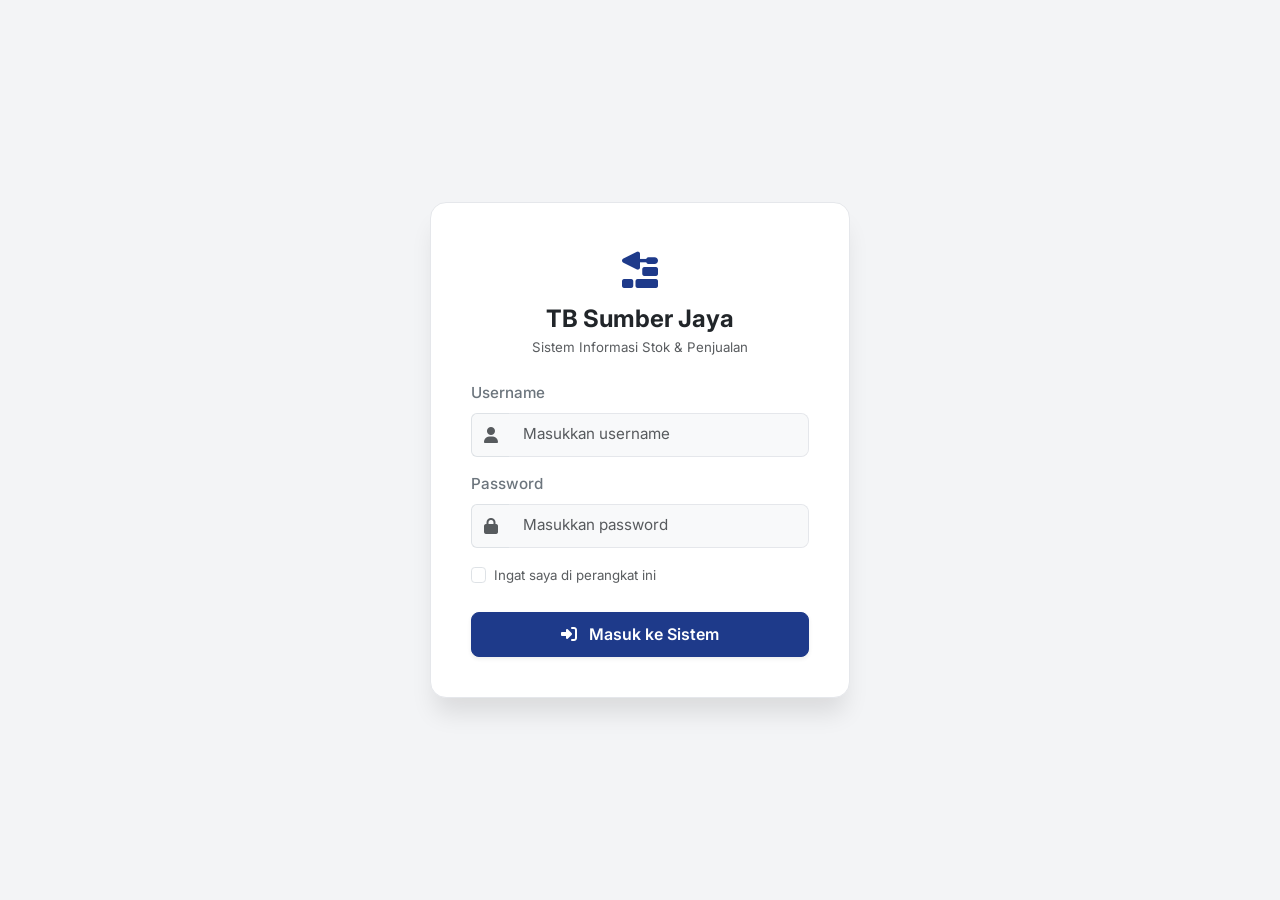
==== barang.html @ bab40e9f "first commit" ====
<!DOCTYPE html>
<html lang="id">
<head>
    <meta charset="UTF-8">
    <meta name="viewport" content="width=device-width, initial-scale=1.0">
    <title>Data Barang - SI Toko Bangunan</title>
    <!-- Google Fonts: Inter -->
    <link rel="preconnect" href="https://fonts.googleapis.com">
    <link rel="preconnect" href="https://fonts.gstatic.com" crossorigin>
    <link href="https://fonts.googleapis.com/css2?family=Inter:wght@300;400;500;600;700;800&display=swap" rel="stylesheet">
    <!-- Bootstrap 5 CSS -->
    <link href="https://cdn.jsdelivr.net/npm/bootstrap@5.3.0/dist/css/bootstrap.min.css" rel="stylesheet">
    <!-- Font Awesome 6.4 -->
    <link rel="stylesheet" href="https://cdnjs.cloudflare.com/ajax/libs/font-awesome/6.4.0/css/all.min.css">
    <!-- DataTables Bootstrap 5 CSS -->
    <link rel="stylesheet" href="https://cdn.datatables.net/1.13.4/css/dataTables.bootstrap5.min.css">
    <!-- Custom Stylesheet -->
    <link rel="stylesheet" href="assets/css/style.css">
</head>
<body>
    <script src="assets/js/db.js"></script>
    <script>
        DB.checkAuth();
    </script>

    <div id="wrapper">
        <!-- Sidebar Navigation -->
        <nav id="sidebar">
            <div class="sidebar-header">
                <a href="dashboard.html" class="sidebar-brand">
                    <i class="fa-solid fa-trowel-bricks"></i>
                    <span>TB AA BAROKAH</span>
                </a>
            </div>

            <ul class="components m-0 p-0">
                <li id="menu-dashboard">
                    <a href="dashboard.html">
                        <i class="fa-solid fa-chart-line"></i>
                        <span>Dashboard</span>
                    </a>
                </li>
                
                <li id="menu-barang" class="active">
                    <a href="barang.html">
                        <i class="fa-solid fa-box"></i>
                        <span>Data Barang</span>
                    </a>
                </li>
                
                <li id="menu-barang_masuk">
                    <a href="barang_masuk.html">
                        <i class="fa-solid fa-arrow-right-to-bracket"></i>
                        <span>Barang Masuk</span>
                    </a>
                </li>
                
                <li id="menu-penjualan">
                    <a href="penjualan.html">
                        <i class="fa-solid fa-cart-shopping"></i>
                        <span>Penjualan</span>
                    </a>
                </li>
                
                <li id="menu-laporan">
                    <a href="laporan.html">
                        <i class="fa-solid fa-file-invoice-dollar"></i>
                        <span>Laporan</span>
                    </a>
                </li>

                <li>
                    <a href="auth/logout.html" onclick="return confirm('Apakah Anda yakin ingin keluar dari sistem?');" class="text-warning">
                        <i class="fa-solid fa-right-from-bracket"></i>
                        <span>Logout</span>
                    </a>
                </li>
            </ul>

            <div class="sidebar-footer">
                <p class="m-0 text-center">&copy; 2026 TB Sumber Jaya</p>
            </div>
        </nav>
        
        <!-- Main Content Area Wrapper -->
        <div id="content">
            <!-- Top Navbar -->
            <nav class="navbar navbar-expand-lg top-navbar">
                <div class="container-fluid p-0">
                    <button type="button" id="sidebarCollapse" class="btn-toggle-sidebar me-2">
                        <i class="fa fa-bars"></i>
                    </button>
                    
                    <h5 class="m-0 text-dark fw-semibold d-none d-sm-inline-block">
                        Data Barang
                    </h5>
                    
                    <div class="ms-auto d-flex align-items-center">
                        <span class="me-3 text-muted d-none d-md-inline-block">
                            Selamat Datang, <strong id="logged-username">Admin</strong>
                        </span>
                        <div class="dropdown">
                            <a class="text-decoration-none dropdown-toggle text-dark" href="#" role="button" data-bs-toggle="dropdown" aria-expanded="false">
                                <i class="fa-solid fa-circle-user fa-xl" style="color: var(--primary-color);"></i>
                            </a>
                            <ul class="dropdown-menu dropdown-menu-end shadow border-0 mt-2">
                                <li>
                                    <span class="dropdown-item-text d-md-none text-muted border-bottom pb-2" id="logged-username-mobile">
                                        Hi, Admin
                                    </span>
                                </li>
                                <li>
                                    <a class="dropdown-item py-2 text-danger fw-medium" href="auth/logout.html">
                                        <i class="fa-solid fa-right-from-bracket me-2"></i>Logout
                                    </a>
                                </li>
                            </ul>
                        </div>
                    </div>
                </div>
            </nav>
            
            <!-- Dynamic Content container -->
            <div class="main-content">
                <!-- Content Header -->
                <div class="d-flex justify-content-between align-items-center mb-4">
                    <div>
                        <h4 class="fw-bold text-dark mb-1">Data Barang</h4>
                        <p class="text-muted small mb-0">Kelola stok barang, harga beli/jual, serta kategori bahan bangunan.</p>
                    </div>
                    <div>
                        <a href="kategori.html" class="btn btn-outline-primary me-2">
                            <i class="fa-solid fa-tags me-1"></i> Kelola Kategori
                        </a>
                        <button type="button" class="btn btn-primary" data-bs-toggle="modal" data-bs-target="#addBarangModal">
                            <i class="fa-solid fa-plus me-1"></i> Tambah Barang
                        </button>
                    </div>
                </div>

                <!-- Display alert message -->
                <div id="alert-container"></div>

                <!-- Products Table Card -->
                <div class="card card-table">
                    <div class="card-body p-4">
                        <div class="table-responsive">
                            <table class="table table-hover align-middle w-100" id="barang-table">
                                <thead>
                                    <tr>
                                        <th style="width: 50px;">No</th>
                                        <th>Nama Barang</th>
                                        <th>Kategori</th>
                                        <th>Satuan</th>
                                        <th>Harga Beli</th>
                                        <th>Harga Jual</th>
                                        <th>Stok</th>
                                        <th>Min. Stok</th>
                                        <th>Status</th>
                                        <th style="width: 120px; text-align: center;">Aksi</th>
                                    </tr>
                                </thead>
                                <tbody id="barang-tbody">
                                    <!-- Table data loaded dynamically -->
                                </tbody>
                            </table>
                        </div>
                    </div>
                </div>
            </div>
        </div>
    </div>

    <!-- Modal: Add Barang -->
    <div class="modal fade" id="addBarangModal" tabindex="-1" aria-labelledby="addBarangModalLabel" aria-hidden="true">
        <div class="modal-dialog modal-dialog-centered modal-lg">
            <div class="modal-content border-0 shadow-lg">
                <div class="modal-header bg-primary text-white py-3">
                    <h5 class="modal-title fw-bold" id="addBarangModalLabel"><i class="fa-solid fa-circle-plus me-2"></i> Tambah Barang Baru</h5>
                    <button type="button" class="btn-close btn-close-white" data-bs-dismiss="modal" aria-label="Close"></button>
                </div>
                <form id="addBarangForm">
                    <div class="modal-body p-4">
                        <div class="row g-3">
                            <div class="col-md-12">
                                <label for="add_nama_barang" class="form-label fw-medium">Nama Barang</label>
                                <input type="text" class="form-control" name="nama_barang" id="add_nama_barang" placeholder="Masukkan nama barang" required>
                            </div>
                            <div class="col-md-6">
                                <label for="add_id_kategori" class="form-label fw-medium">Kategori</label>
                                <select class="form-select" name="id_kategori" id="add_id_kategori" required>
                                    <option value="" disabled selected>Pilih Kategori...</option>
                                    <!-- Options loaded dynamically -->
                                </select>
                            </div>
                            <div class="col-md-6">
                                <label for="add_satuan" class="form-label fw-medium">Satuan</label>
                                <select class="form-select" name="satuan" id="add_satuan" required>
                                    <option value="" disabled selected>Pilih Satuan...</option>
                                    <option value="Sak">Sak</option>
                                    <option value="PCS">PCS</option>
                                    <option value="Batang">Batang</option>
                                    <option value="Kg">Kg</option>
                                    <option value="Roll">Roll</option>
                                    <option value="Biji">Biji</option>
                                    <option value="Meter">Meter</option>
                                </select>
                            </div>
                            <div class="col-md-6">
                                <label for="add_harga_beli" class="form-label fw-medium">Harga Beli (Rp)</label>
                                <input type="number" class="form-control" name="harga_beli" id="add_harga_beli" placeholder="0" required min="0">
                            </div>
                            <div class="col-md-6">
                                <label for="add_harga_jual" class="form-label fw-medium">Harga Jual (Rp)</label>
                                <input type="number" class="form-control" name="harga_jual" id="add_harga_jual" placeholder="0" required min="0">
                            </div>
                            <div class="col-md-6">
                                <label for="add_stok" class="form-label fw-medium">Stok Awal</label>
                                <input type="number" class="form-control" name="stok" id="add_stok" value="0" required min="0">
                            </div>
                            <div class="col-md-6">
                                <label for="add_stok_minimum" class="form-label fw-medium">Stok Minimum</label>
                                <input type="number" class="form-control" name="stok_minimum" id="add_stok_minimum" value="5" required min="0">
                            </div>
                        </div>
                    </div>
                    <div class="modal-footer border-0 p-3 bg-light">
                        <button type="button" class="btn btn-secondary" data-bs-dismiss="modal">Batal</button>
                        <button type="submit" class="btn btn-primary px-4">Simpan Barang</button>
                    </div>
                </form>
            </div>
        </div>
    </div>

    <!-- Modal: Edit Barang -->
    <div class="modal fade" id="editBarangModal" tabindex="-1" aria-labelledby="editBarangModalLabel" aria-hidden="true">
        <div class="modal-dialog modal-dialog-centered modal-lg">
            <div class="modal-content border-0 shadow-lg">
                <div class="modal-header bg-primary text-white py-3">
                    <h5 class="modal-title fw-bold" id="editBarangModalLabel"><i class="fa-solid fa-pen-to-square me-2"></i> Ubah Data Barang</h5>
                    <button type="button" class="btn-close btn-close-white" data-bs-dismiss="modal" aria-label="Close"></button>
                </div>
                <form id="editBarangForm">
                    <input type="hidden" name="id_barang" id="edit_id_barang">
                    <div class="modal-body p-4">
                        <div class="row g-3">
                            <div class="col-md-12">
                                <label for="edit_nama_barang" class="form-label fw-medium">Nama Barang</label>
                                <input type="text" class="form-control" name="nama_barang" id="edit_nama_barang" required>
                            </div>
                            <div class="col-md-6">
                                <label for="edit_id_kategori" class="form-label fw-medium">Kategori</label>
                                <select class="form-select" name="id_kategori" id="edit_id_kategori" required>
                                    <!-- Options loaded dynamically -->
                                </select>
                            </div>
                            <div class="col-md-6">
                                <label for="edit_satuan" class="form-label fw-medium">Satuan</label>
                                <select class="form-select" name="satuan" id="edit_satuan" required>
                                    <option value="Sak">Sak</option>
                                    <option value="PCS">PCS</option>
                                    <option value="Batang">Batang</option>
                                    <option value="Kg">Kg</option>
                                    <option value="Roll">Roll</option>
                                    <option value="Biji">Biji</option>
                                    <option value="Meter">Meter</option>
                                </select>
                            </div>
                            <div class="col-md-6">
                                <label for="edit_harga_beli" class="form-label fw-medium">Harga Beli (Rp)</label>
                                <input type="number" class="form-control" name="harga_beli" id="edit_harga_beli" required min="0">
                            </div>
                            <div class="col-md-6">
                                <label for="edit_harga_jual" class="form-label fw-medium">Harga Jual (Rp)</label>
                                <input type="number" class="form-control" name="harga_jual" id="edit_harga_jual" required min="0">
                            </div>
                            <div class="col-md-6">
                                <label for="edit_stok" class="form-label fw-medium">Stok</label>
                                <input type="number" class="form-control" name="stok" id="edit_stok" required min="0">
                            </div>
                            <div class="col-md-6">
                                <label for="edit_stok_minimum" class="form-label fw-medium">Stok Minimum</label>
                                <input type="number" class="form-control" name="stok_minimum" id="edit_stok_minimum" required min="0">
                            </div>
                        </div>
                    </div>
                    <div class="modal-footer border-0 p-3 bg-light">
                        <button type="button" class="btn btn-secondary" data-bs-dismiss="modal">Batal</button>
                        <button type="submit" class="btn btn-primary px-4">Simpan Perubahan</button>
                    </div>
                </form>
            </div>
        </div>
    </div>

    <!-- jQuery, Bootstrap & DataTables JS -->
    <script src="https://code.jquery.com/jquery-3.6.0.min.js"></script>
    <script src="https://cdn.jsdelivr.net/npm/bootstrap@5.3.0/dist/js/bootstrap.bundle.min.js"></script>
    <script src="https://cdn.datatables.net/1.13.4/js/jquery.dataTables.min.js"></script>
    <script src="https://cdn.datatables.net/1.13.4/js/dataTables.bootstrap5.min.js"></script>
    <script>
        let dataTableInstance = null;

        $(document).ready(function () {
            // Set User info
            const username = sessionStorage.getItem('username') || localStorage.getItem('username') || 'Admin';
            $('#logged-username').text(username);
            $('#logged-username-mobile').text('Hi, ' + username);

            // Sidebar Toggle
            $('#sidebarCollapse').on('click', function () {
                $('#sidebar').toggleClass('active');
                $('#content').toggleClass('active');
            });

            // Initialize Page Data
            loadKategoriDropdowns();
            loadBarangTable();

            // Form Submit: Add Barang
            $('#addBarangForm').on('submit', function (e) {
                e.preventDefault();
                const item = {
                    nama_barang: $('#add_nama_barang').val().trim(),
                    id_kategori: $('#add_id_kategori').val(),
                    satuan: $('#add_satuan').val(),
                    harga_beli: $('#add_harga_beli').val(),
                    harga_jual: $('#add_harga_jual').val(),
                    stok: $('#add_stok').val(),
                    stok_minimum: $('#add_stok_minimum').val()
                };

                try {
                    DB.addBarang(item);
                    $('#addBarangModal').modal('hide');
                    $('#addBarangForm')[0].reset();
                    showAlert('Barang berhasil ditambahkan!', 'success');
                    loadBarangTable();
                } catch (err) {
                    alert('Gagal menambahkan barang: ' + err.message);
                }
            });

            // Form Submit: Edit Barang
            $('#editBarangForm').on('submit', function (e) {
                e.preventDefault();
                const id = $('#edit_id_barang').val();
                const item = {
                    nama_barang: $('#edit_nama_barang').val().trim(),
                    id_kategori: $('#edit_id_kategori').val(),
                    satuan: $('#edit_satuan').val(),
                    harga_beli: $('#edit_harga_beli').val(),
                    harga_jual: $('#edit_harga_jual').val(),
                    stok: $('#edit_stok').val(),
                    stok_minimum: $('#edit_stok_minimum').val()
                };

                try {
                    DB.updateBarang(id, item);
                    $('#editBarangModal').modal('hide');
                    showAlert('Barang berhasil diperbarui!', 'success');
                    loadBarangTable();
                } catch (err) {
                    alert('Gagal memperbarui barang: ' + err.message);
                }
            });

            // Click Edit Button handler
            $(document).on('click', '.btn-edit', function () {
                const id = $(this).data('id');
                const name = $(this).data('name');
                const cat = $(this).data('cat');
                const unit = $(this).data('unit');
                const buy = $(this).data('buy');
                const sell = $(this).data('sell');
                const stock = $(this).data('stock');
                const min = $(this).data('min');
 
                $('#edit_id_barang').val(id);
                $('#edit_nama_barang').val(name);
                $('#edit_id_kategori').val(cat);
                $('#edit_satuan').val(unit);
                $('#edit_harga_beli').val(buy);
                $('#edit_harga_jual').val(sell);
                $('#edit_stok').val(stock);
                $('#edit_stok_minimum').val(min);
            });

            // Click Delete Button handler
            $(document).on('click', '.btn-delete', function (e) {
                e.preventDefault();
                const id = $(this).data('id');
                const name = $(this).data('name');

                if (confirm(`Apakah Anda yakin ingin menghapus barang '${name}' ini?`)) {
                    try {
                        DB.deleteBarang(id);
                        showAlert('Barang berhasil dihapus!', 'success');
                        loadBarangTable();
                    } catch (err) {
                        showAlert(err.message, 'danger');
                    }
                }
            });
        });

        // Load Categories dropdown options
        function loadKategoriDropdowns() {
            const categories = DB.getCategories();
            const addSelect = $('#add_id_kategori');
            const editSelect = $('#edit_id_kategori');

            addSelect.empty().append('<option value="" disabled selected>Pilih Kategori...</option>');
            editSelect.empty().append('<option value="" disabled selected>Pilih Kategori...</option>');

            categories.forEach(c => {
                const optHtml = `<option value="${c.id_kategori}">${escapeHtml(c.nama_kategori)}</option>`;
                addSelect.append(optHtml);
                editSelect.append(optHtml);
            });
        }

        // Render products list and initialize/redraw DataTable
        function loadBarangTable() {
            const barangList = DB.getBarang();
            const tbody = $('#barang-tbody');

            // Destroy existing DataTable if exists
            if (dataTableInstance) {
                dataTableInstance.destroy();
            }

            tbody.empty();

            barangList.forEach((b, index) => {
                let badge = '';
                if (b.stok === 0) {
                    badge = '<span class="badge bg-danger">Habis</span>';
                } else if (b.stok <= b.stok_minimum) {
                    badge = '<span class="badge bg-warning text-dark">Menipis</span>';
                } else {
                    badge = '<span class="badge bg-success">Aman</span>';
                }
 
                tbody.append(`
                    <tr>
                        <td>${index + 1}</td>
                        <td><span class="fw-semibold text-dark">${escapeHtml(b.nama_barang)}</span></td>
                        <td>${escapeHtml(b.nama_kategori)}</td>
                        <td>${escapeHtml(b.satuan)}</td>
                        <td>Rp ${formatNumber(b.harga_beli)}</td>
                        <td>Rp ${formatNumber(b.harga_jual)}</td>
                        <td class="fw-bold">${b.stok}</td>
                        <td>${b.stok_minimum}</td>
                        <td>${badge}</td>
                        <td class="text-center">
                            <button type="button" class="btn btn-sm btn-outline-primary me-1 btn-edit"
                                    data-id="${b.id_barang}"
                                    data-name="${escapeHtml(b.nama_barang)}"
                                    data-cat="${b.id_kategori}"
                                    data-unit="${escapeHtml(b.satuan)}"
                                    data-buy="${b.harga_beli}"
                                    data-sell="${b.harga_jual}"
                                    data-stock="${b.stok}"
                                    data-min="${b.stok_minimum}"
                                    data-bs-toggle="modal" data-bs-target="#editBarangModal">
                                <i class="fa-solid fa-pen"></i>
                            </button>
                            <button type="button" class="btn btn-sm btn-outline-danger btn-delete"
                                    data-id="${b.id_barang}"
                                    data-name="${escapeHtml(b.nama_barang)}">
                                <i class="fa-solid fa-trash"></i>
                            </button>
                        </td>
                    </tr>
                `);
            });

            // Initialize DataTable
            dataTableInstance = $('#barang-table').DataTable({
                language: {
                    url: 'https://cdn.datatables.net/plug-ins/1.13.4/i18n/id.json'
                }
            });
        }

        // Show feedback alert at top
        function showAlert(message, type) {
            $('#alert-container').html(`
                <div class="alert alert-${type} alert-dismissible fade show" role="alert">
                    <i class="fa-solid ${type === 'success' ? 'fa-circle-check' : 'fa-circle-xmark'} me-2"></i>
                    ${message}
                    <button type="button" class="btn-close" data-bs-dismiss="alert" aria-label="Close"></button>
                </div>
            `);
        }

        function formatNumber(num) {
            return new Intl.NumberFormat('id-ID').format(num);
        }

        function escapeHtml(text) {
            if (!text) return '';
            return text
                .toString()
                .replace(/&/g, "&amp;")
                .replace(/</g, "&lt;")
                .replace(/>/g, "&gt;")
                .replace(/"/g, "&quot;")
                .replace(/'/g, "&#039;");
        }
    </script>
</body>
</html>
---- assets/css/style.css ----
/* Custom variables */
:root {
    --primary-color: #1e3a8a; /* Deep blue */
    --primary-dark: #172554;
    --primary-light: #3b82f6;
    --bg-light: #f3f4f6; /* Light gray */
    --bg-white: #ffffff;
    --text-dark: #1f2937;
    --text-muted: #6b7280;
    --border-color: #e5e7eb;
    --sidebar-width: 260px;
    --transition-speed: 0.3s;
}

body {
    font-family: 'Inter', system-ui, -apple-system, sans-serif;
    background-color: var(--bg-light);
    color: var(--text-dark);
    font-size: 0.95rem;
    overflow-x: hidden;
}

/* Layout Wrapper */
#wrapper {
    display: flex;
    width: 100%;
    align-items: stretch;
}

/* Sidebar Styling */
#sidebar {
    min-width: var(--sidebar-width);
    max-width: var(--sidebar-width);
    background-color: var(--primary-color);
    color: var(--bg-white);
    min-height: 100vh;
    position: fixed;
    top: 0;
    left: 0;
    z-index: 999;
    transition: all var(--transition-speed);
    box-shadow: 4px 0 10px rgba(0, 0, 0, 0.05);
    display: flex;
    flex-direction: column;
}

#sidebar .sidebar-header {
    padding: 1.5rem 1.25rem;
    border-bottom: 1px solid rgba(255, 255, 255, 0.1);
    background-color: var(--primary-dark);
}

#sidebar .sidebar-brand {
    font-size: 1.25rem;
    font-weight: 700;
    color: var(--bg-white);
    text-decoration: none;
    display: flex;
    align-items: center;
    gap: 0.5rem;
}

#sidebar .sidebar-brand i {
    font-size: 1.4rem;
}

#sidebar ul.components {
    padding: 1.5rem 0;
    flex-grow: 1;
}

#sidebar ul li {
    list-style: none;
}

#sidebar ul li a {
    padding: 0.85rem 1.5rem;
    font-size: 0.95rem;
    display: flex;
    align-items: center;
    gap: 0.75rem;
    color: rgba(255, 255, 255, 0.75);
    text-decoration: none;
    transition: all 0.2s ease;
    border-left: 4px solid transparent;
}

#sidebar ul li a:hover {
    color: var(--bg-white);
    background-color: rgba(255, 255, 255, 0.08);
    border-left-color: rgba(255, 255, 255, 0.4);
}

#sidebar ul li.active a {
    color: var(--bg-white);
    background-color: rgba(255, 255, 255, 0.12);
    border-left-color: var(--bg-white);
    font-weight: 600;
}

#sidebar .sidebar-footer {
    padding: 1rem 1.5rem;
    border-top: 1px solid rgba(255, 255, 255, 0.1);
    font-size: 0.8rem;
    color: rgba(255, 255, 255, 0.5);
    background-color: var(--primary-dark);
}

/* Content Area */
#content {
    width: 100%;
    padding-left: var(--sidebar-width);
    min-height: 100vh;
    transition: all var(--transition-speed);
    display: flex;
    flex-direction: column;
}

/* Header Navbar */
.top-navbar {
    background-color: var(--bg-white);
    border-bottom: 1px solid var(--border-color);
    padding: 0.75rem 1.5rem;
    position: sticky;
    top: 0;
    z-index: 98;
    box-shadow: 0 2px 4px rgba(0,0,0,0.02);
}

.top-navbar .btn-toggle-sidebar {
    background: none;
    border: none;
    color: var(--text-dark);
    font-size: 1.25rem;
    cursor: pointer;
    padding: 0.25rem 0.5rem;
    border-radius: 4px;
    display: none;
}

.top-navbar .btn-toggle-sidebar:hover {
    background-color: var(--bg-light);
}

/* Main Content Container */
.main-content {
    padding: 2rem;
    flex-grow: 1;
}

/* Stat Cards */
.stat-card {
    background: var(--bg-white);
    border: 1px solid var(--border-color);
    border-radius: 12px;
    padding: 1.5rem;
    transition: transform 0.2s, box-shadow 0.2s;
    box-shadow: 0 4px 6px -1px rgba(0, 0, 0, 0.05);
}

.stat-card:hover {
    transform: translateY(-2px);
    box-shadow: 0 10px 15px -3px rgba(0, 0, 0, 0.08);
}

.stat-icon {
    width: 48px;
    height: 48px;
    border-radius: 10px;
    display: flex;
    align-items: center;
    justify-content: center;
    font-size: 1.5rem;
}

.bg-primary-light {
    background-color: rgba(30, 58, 138, 0.1);
    color: var(--primary-color);
}

/* Tables Styling */
.card-table {
    border-radius: 12px;
    overflow: hidden;
    border: 1px solid var(--border-color);
    background: var(--bg-white);
    box-shadow: 0 4px 6px -1px rgba(0, 0, 0, 0.05);
}

.table th {
    background-color: var(--bg-light);
    color: var(--text-dark);
    font-weight: 600;
    text-transform: uppercase;
    font-size: 0.75rem;
    letter-spacing: 0.5px;
    border-bottom: 2px solid var(--border-color);
    padding: 1rem 1.25rem;
}

.table td {
    padding: 1rem 1.25rem;
    vertical-align: middle;
    color: var(--text-dark);
}

/* Form Styling */
.form-control, .form-select {
    border: 1px solid var(--border-color);
    border-radius: 8px;
    padding: 0.6rem 0.9rem;
    font-size: 0.95rem;
    transition: border-color 0.15s ease-in-out;
}

.form-control:focus, .form-select:focus {
    border-color: var(--primary-light);
    box-shadow: 0 0 0 3px rgba(59, 130, 246, 0.15);
}

.btn-primary {
    background-color: var(--primary-color);
    border-color: var(--primary-color);
    padding: 0.6rem 1.2rem;
    font-weight: 500;
    border-radius: 8px;
    transition: all 0.2s;
}

.btn-primary:hover, .btn-primary:focus {
    background-color: var(--primary-dark);
    border-color: var(--primary-dark);
}

/* Login Page Layout */
.login-page {
    background-color: var(--bg-light);
    min-height: 100vh;
    display: flex;
    align-items: center;
    justify-content: center;
}

.login-card {
    width: 100%;
    max-width: 420px;
    background-color: var(--bg-white);
    border: 1px solid var(--border-color);
    border-radius: 16px;
    box-shadow: 0 20px 25px -5px rgba(0, 0, 0, 0.1);
    padding: 2.5rem;
}

.login-logo {
    font-size: 2.25rem;
    color: var(--primary-color);
    text-align: center;
    margin-bottom: 0.5rem;
}

/* Media Queries for Responsiveness */
@media (max-width: 991.98px) {
    #sidebar {
        margin-left: calc(-1 * var(--sidebar-width));
    }
    
    #sidebar.active {
        margin-left: 0;
    }
    
    #content {
        padding-left: 0;
    }
    
    #content.active {
        padding-left: var(--sidebar-width);
    }
    
    .top-navbar .btn-toggle-sidebar {
        display: block;
    }
}

@media (max-width: 767.98px) {
    .main-content {
        padding: 1rem;
    }
    
    #content.active {
        padding-left: 0;
    }
    
    #sidebar.active {
        width: 100%;
        max-width: 100%;
        min-width: 100%;
    }
}
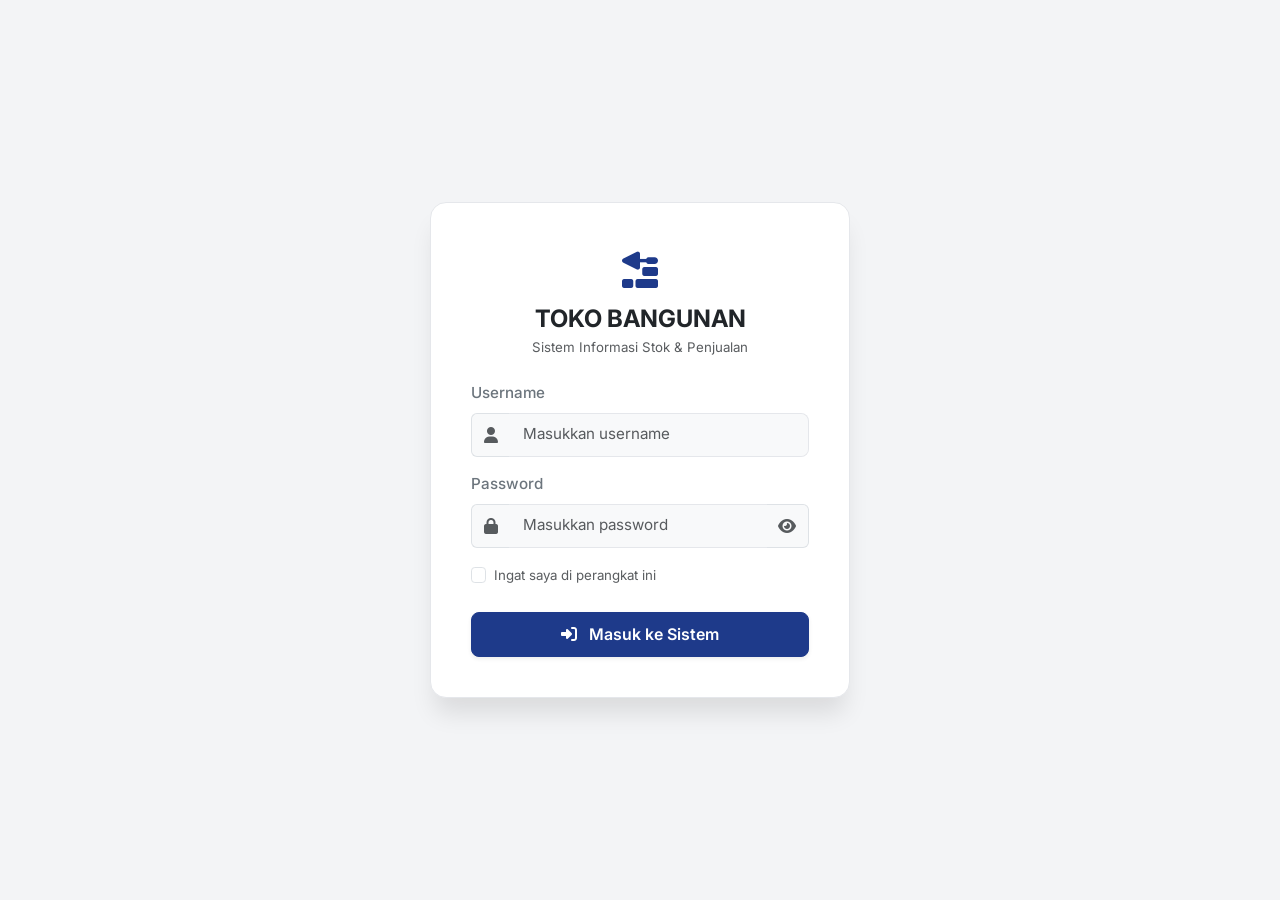
==== commit affb8592: "refisi 1" ====
--- a/barang.html
+++ b/barang.html
@@ -303,22 +303,24 @@
         let dataTableInstance = null;
 
         $(document).ready(function () {
-            // Set User info
+            // FUNGSI: Mengambil nama admin dari sessionStorage/localStorage dan menampilkan di navbar.
             const username = sessionStorage.getItem('username') || localStorage.getItem('username') || 'Admin';
             $('#logged-username').text(username);
             $('#logged-username-mobile').text('Hi, ' + username);
 
-            // Sidebar Toggle
+            // FUNGSI: Event listener click untuk sidebar Collapse.
             $('#sidebarCollapse').on('click', function () {
                 $('#sidebar').toggleClass('active');
                 $('#content').toggleClass('active');
             });
 
-            // Initialize Page Data
+            // FUNGSI: Memuat data dropdown kategori dan tabel utama saat pertama kali halaman dibuka.
             loadKategoriDropdowns();
             loadBarangTable();
 
-            // Form Submit: Add Barang
+            // FUNGSI: Form Submit: Tambah Barang Baru.
+            // DETAIL: Mencegah submit standar, menyusun objek 'item', memanggil fungsi DB.addBarang() di db.js,
+            //         dan merender ulang tabel barang jika sukses.
             $('#addBarangForm').on('submit', function (e) {
                 e.preventDefault();
                 const item = {
@@ -342,7 +344,8 @@
                 }
             });
 
-            // Form Submit: Edit Barang
+            // FUNGSI: Form Submit: Edit data barang.
+            // DETAIL: Memanggil fungsi DB.updateBarang() di db.js dan merender ulang tabel barang jika sukses.
             $('#editBarangForm').on('submit', function (e) {
                 e.preventDefault();
                 const id = $('#edit_id_barang').val();
@@ -362,11 +365,12 @@
                     showAlert('Barang berhasil diperbarui!', 'success');
                     loadBarangTable();
                 } catch (err) {
-                    alert('Gagal memperbarui barang: ' + err.message);
+                    alert('Gagal diperbarui: ' + err.message);
                 }
             });
 
-            // Click Edit Button handler
+            // FUNGSI: Event listener click untuk tombol Edit (.btn-edit).
+            // DETAIL: Mengambil data atribut HTML row terpilih dan memasukkannya (pre-fill) ke form modal Edit.
             $(document).on('click', '.btn-edit', function () {
                 const id = $(this).data('id');
                 const name = $(this).data('name');
@@ -387,7 +391,8 @@
                 $('#edit_stok_minimum').val(min);
             });
 
-            // Click Delete Button handler
+            // FUNGSI: Event listener click untuk tombol Hapus (.btn-delete).
+            // DETAIL: Memanggil fungsi DB.deleteBarang() di db.js yang memiliki validasi database relasional.
             $(document).on('click', '.btn-delete', function (e) {
                 e.preventDefault();
                 const id = $(this).data('id');
@@ -405,7 +410,9 @@
             });
         });
 
-        // Load Categories dropdown options
+        // FUNGSI: loadKategoriDropdowns()
+        // MEMANGGIL: DB.getCategories() di db.js
+        // DETAIL: Mengambil data kategori untuk dirender sebagai opsi pilihan dropdown di modal Tambah/Edit Barang.
         function loadKategoriDropdowns() {
             const categories = DB.getCategories();
             const addSelect = $('#add_id_kategori');
@@ -421,12 +428,15 @@
             });
         }
 
-        // Render products list and initialize/redraw DataTable
+        // FUNGSI: loadBarangTable()
+        // MEMANGGIL: DB.getBarang() di db.js
+        // DETAIL: Mengambil data gabungan barang & kategori, menentukan badge status stok (Aman/Menipis/Habis),
+        //         memasukkannya ke tabel tbody, dan menyalakan library jQuery DataTables.
         function loadBarangTable() {
             const barangList = DB.getBarang();
             const tbody = $('#barang-tbody');
 
-            // Destroy existing DataTable if exists
+            // Hancurkan instance DataTable lama jika ada (untuk mereset pencarian & pagination)
             if (dataTableInstance) {
                 dataTableInstance.destroy();
             }
@@ -477,7 +487,7 @@
                 `);
             });
 
-            // Initialize DataTable
+            // Jalankan ulang DataTables
             dataTableInstance = $('#barang-table').DataTable({
                 language: {
                     url: 'https://cdn.datatables.net/plug-ins/1.13.4/i18n/id.json'
@@ -485,7 +495,8 @@
             });
         }
 
-        // Show feedback alert at top
+        // FUNGSI: showAlert(message, type)
+        // DETAIL: Menampilkan notifikasi banner keberhasilan atau kegagalan di bagian atas.
         function showAlert(message, type) {
             $('#alert-container').html(`
                 <div class="alert alert-${type} alert-dismissible fade show" role="alert">
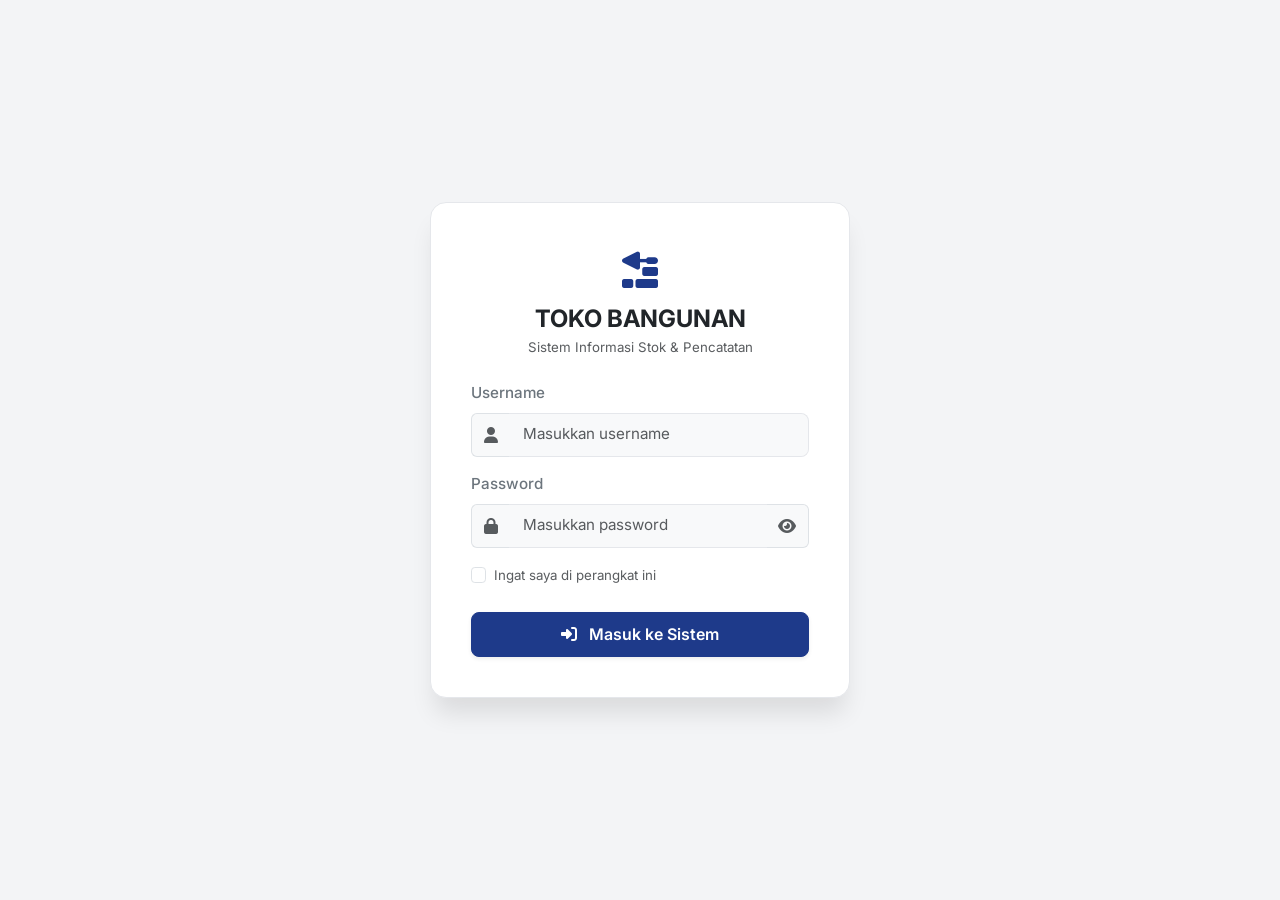
==== commit 7e6d2cbd: "revisi 7" ====
--- a/barang.html
+++ b/barang.html
@@ -29,7 +29,7 @@
             <div class="sidebar-header">
                 <a href="dashboard.html" class="sidebar-brand">
                     <i class="fa-solid fa-trowel-bricks"></i>
-                    <span>TB AA BAROKAH</span>
+                    <span>Toko Bangunan</span>
                 </a>
             </div>
 
@@ -51,14 +51,14 @@
                 <li id="menu-barang_masuk">
                     <a href="barang_masuk.html">
                         <i class="fa-solid fa-arrow-right-to-bracket"></i>
-                        <span>Barang Masuk</span>
+                        <span>Pencatatan Barang Masuk</span>
                     </a>
                 </li>
                 
                 <li id="menu-penjualan">
                     <a href="penjualan.html">
                         <i class="fa-solid fa-cart-shopping"></i>
-                        <span>Penjualan</span>
+                        <span>Pencatatan Penjualan</span>
                     </a>
                 </li>
                 
@@ -78,7 +78,7 @@
             </ul>
 
             <div class="sidebar-footer">
-                <p class="m-0 text-center">&copy; 2026 TB Sumber Jaya</p>
+                <p class="m-0 text-center">&copy; 2026 Toko Bangunan</p>
             </div>
         </nav>
         
@@ -90,10 +90,6 @@
                     <button type="button" id="sidebarCollapse" class="btn-toggle-sidebar me-2">
                         <i class="fa fa-bars"></i>
                     </button>
-                    
-                    <h5 class="m-0 text-dark fw-semibold d-none d-sm-inline-block">
-                        Data Barang
-                    </h5>
                     
                     <div class="ms-auto d-flex align-items-center">
                         <span class="me-3 text-muted d-none d-md-inline-block">
@@ -126,7 +122,6 @@
                 <div class="d-flex justify-content-between align-items-center mb-4">
                     <div>
                         <h4 class="fw-bold text-dark mb-1">Data Barang</h4>
-                        <p class="text-muted small mb-0">Kelola stok barang, harga beli/jual, serta kategori bahan bangunan.</p>
                     </div>
                     <div>
                         <a href="kategori.html" class="btn btn-outline-primary me-2">
@@ -149,6 +144,7 @@
                                 <thead>
                                     <tr>
                                         <th style="width: 50px;">No</th>
+                                        <th style="width: 100px;">Kode</th>
                                         <th>Nama Barang</th>
                                         <th>Kategori</th>
                                         <th>Satuan</th>
@@ -245,7 +241,11 @@
                     <input type="hidden" name="id_barang" id="edit_id_barang">
                     <div class="modal-body p-4">
                         <div class="row g-3">
-                            <div class="col-md-12">
+                            <div class="col-md-6">
+                                <label for="edit_kode_barang" class="form-label fw-medium">Kode Barang (Otomatis)</label>
+                                <input type="text" class="form-control bg-light font-monospace" id="edit_kode_barang" readonly>
+                            </div>
+                            <div class="col-md-6">
                                 <label for="edit_nama_barang" class="form-label fw-medium">Nama Barang</label>
                                 <input type="text" class="form-control" name="nama_barang" id="edit_nama_barang" required>
                             </div>
@@ -373,6 +373,7 @@
             // DETAIL: Mengambil data atribut HTML row terpilih dan memasukkannya (pre-fill) ke form modal Edit.
             $(document).on('click', '.btn-edit', function () {
                 const id = $(this).data('id');
+                const code = $(this).data('code');
                 const name = $(this).data('name');
                 const cat = $(this).data('cat');
                 const unit = $(this).data('unit');
@@ -382,6 +383,7 @@
                 const min = $(this).data('min');
  
                 $('#edit_id_barang').val(id);
+                $('#edit_kode_barang').val(code);
                 $('#edit_nama_barang').val(name);
                 $('#edit_id_kategori').val(cat);
                 $('#edit_satuan').val(unit);
@@ -456,6 +458,7 @@
                 tbody.append(`
                     <tr>
                         <td>${index + 1}</td>
+                        <td><span class="badge bg-secondary">${escapeHtml(b.kode_barang)}</span></td>
                         <td><span class="fw-semibold text-dark">${escapeHtml(b.nama_barang)}</span></td>
                         <td>${escapeHtml(b.nama_kategori)}</td>
                         <td>${escapeHtml(b.satuan)}</td>
@@ -467,6 +470,7 @@
                         <td class="text-center">
                             <button type="button" class="btn btn-sm btn-outline-primary me-1 btn-edit"
                                     data-id="${b.id_barang}"
+                                    data-code="${escapeHtml(b.kode_barang)}"
                                     data-name="${escapeHtml(b.nama_barang)}"
                                     data-cat="${b.id_kategori}"
                                     data-unit="${escapeHtml(b.satuan)}"
